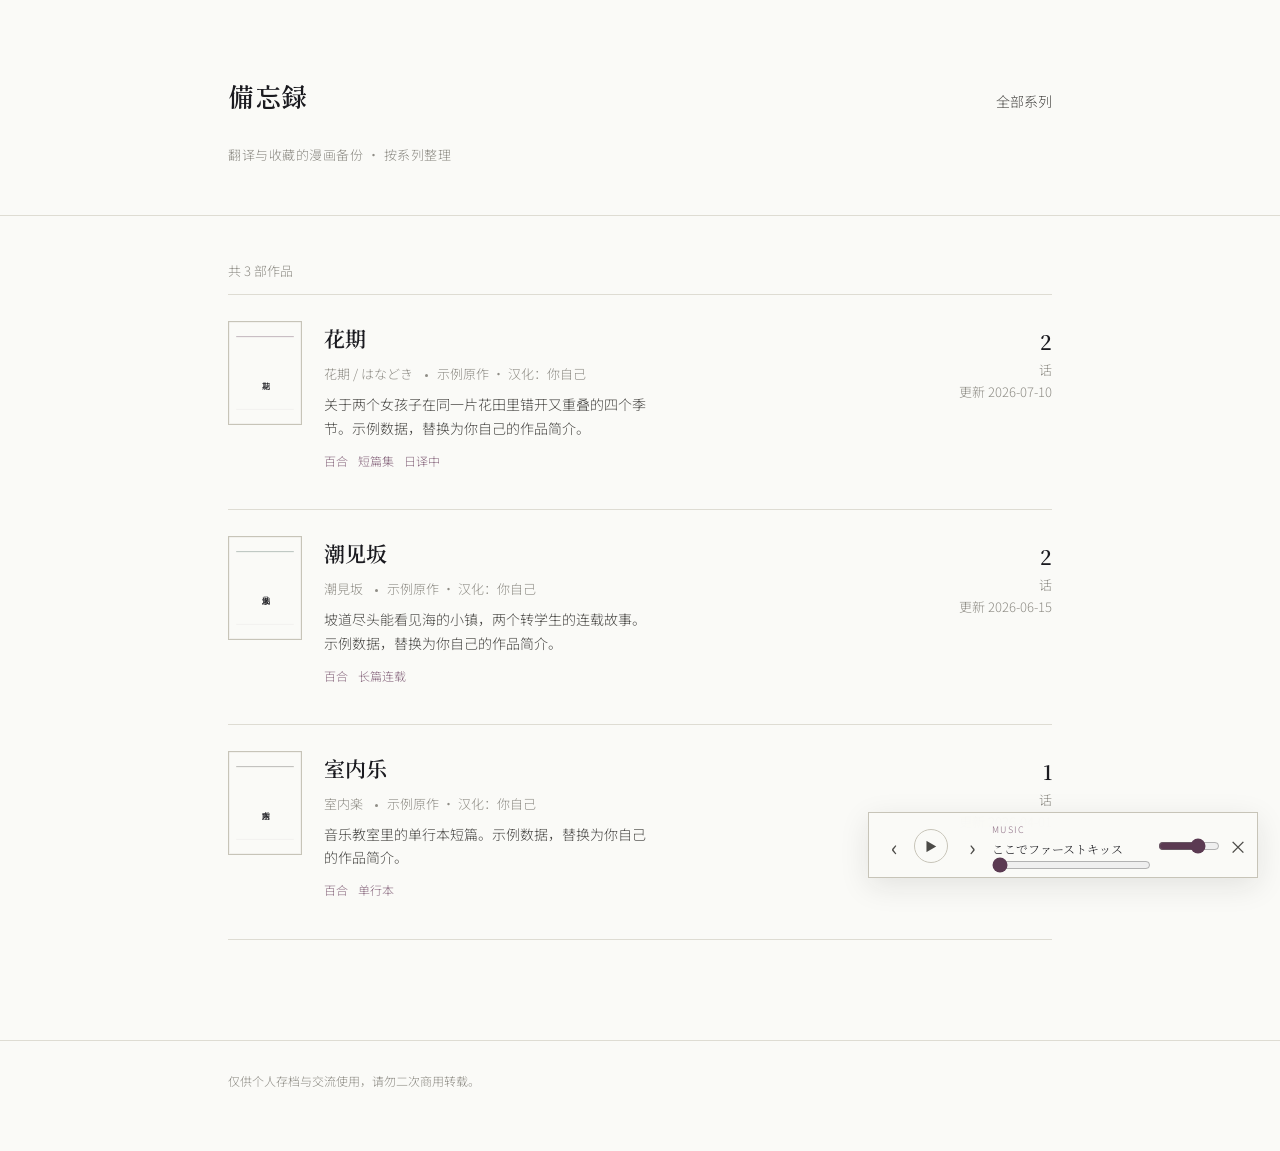
==== index.html @ 211ee522 "Fresh upload of new HTML website" ====
<!DOCTYPE html>
<html lang="zh-CN">
<head>
<meta charset="UTF-8">
<meta name="viewport" content="width=device-width, initial-scale=1.0">
<title>備忘録 · 漫画备份</title>
<meta name="description" content="个人漫画翻译与收藏备份，按系列整理，支持在线阅读。">
<link rel="stylesheet" href="assets/css/style.css">
</head>
<body data-page="home">

<header class="site-head">
  <div class="wrap">
    <div>
      <p class="site-title"><a href="index.html">備忘録</a></p>
      <p class="site-tagline">翻译与收藏的漫画备份 · 按系列整理</p>
    </div>
    <nav class="site-nav">
      <a href="index.html">全部系列</a>
    </nav>
  </div>
</header>

<main>
  <div class="wrap">
    <p class="section-label" id="catalog-count">收录中</p>
    <ul class="catalog" id="catalog-list"></ul>
  </div>
</main>

<footer class="site-foot">
  <div class="wrap">
    仅供个人存档与交流使用，请勿二次商用转载。
  </div>
</footer>


<!-- 音乐播放器 -->
<div class="music-player" id="music-player">
  <audio id="music-audio" preload="metadata"></audio>
  <div class="music-main">
    <button class="music-icon-btn" id="music-prev" type="button" aria-label="上一首">‹</button>
    <button class="music-play" id="music-play" type="button" aria-label="播放">▶</button>
    <button class="music-icon-btn" id="music-next" type="button" aria-label="下一首">›</button>
    <div class="music-info">
      <span class="music-label">MUSIC</span>
      <span class="music-title" id="music-title">暂无音乐</span>
      <input class="music-progress" id="music-progress" type="range" min="0" max="100" value="0" step="0.1" aria-label="播放进度">
    </div>
    <input class="music-volume" id="music-volume" type="range" min="0" max="1" value="0.7" step="0.01" aria-label="音量">
    <button class="music-toggle" id="music-toggle" type="button" aria-label="收起音乐播放器">×</button>
  </div>
</div>

<script src="assets/js/music-player.js"></script>
<script src="assets/js/data.js"></script>
<script src="assets/js/render-home.js"></script>
</body>
</html>
---- assets/css/style.css ----
/* ==========================================================================
   漫画备份站 — 基础样式
   设计基调：安静的纸面感目录，克制的一点强调色，
   结构靠细线与留白传达，而不是卡片和阴影。
   ========================================================================== */

@import url('https://fonts.googleapis.com/css2?family=Shippori+Mincho+B1:wght@400;500;700&family=Noto+Serif+SC:wght@400;600&family=Noto+Sans+SC:wght@300;400;500&display=swap');

:root {
  --paper: #FAFAF7;
  --paper-raised: #F3F2ED;
  --ink: #1A1A1F;
  --ink-soft: #4B4A47;
  --muted: #8F8D86;
  --line: #DEDCD3;
  --line-strong: #C7C4B8;
  --accent: #5B3A52;
  --accent-soft: #8A6A80;

  --serif-jp: 'Shippori Mincho B1', 'Noto Serif SC', serif;
  --serif-cn: 'Noto Serif SC', serif;
  --sans: 'Noto Sans SC', -apple-system, 'Hiragino Sans GB', sans-serif;

  --measure: 68ch;
}

* { box-sizing: border-box; }

html { -webkit-text-size-adjust: 100%; }

body {
  margin: 0;
  background: var(--paper);
  color: var(--ink);
  font-family: var(--sans);
  font-weight: 300;
  line-height: 1.7;
  -webkit-font-smoothing: antialiased;
}

a {
  color: inherit;
  text-decoration: none;
}

a:focus-visible,
button:focus-visible,
[tabindex]:focus-visible {
  outline: 2px solid var(--accent);
  outline-offset: 3px;
}

img { max-width: 100%; display: block; }

.wrap {
  max-width: 880px;
  margin: 0 auto;
  padding: 0 28px;
}

/* ---------- 顶部站头 ---------- */

.site-head {
  padding: 48px 0 36px;
  border-bottom: 1px solid var(--line);
}

.site-head .wrap {
  display: flex;
  align-items: baseline;
  justify-content: space-between;
  gap: 24px;
  flex-wrap: wrap;
}

.site-title {
  font-family: var(--serif-jp);
  font-size: 26px;
  font-weight: 600;
  letter-spacing: 0.02em;
}

.site-title a { display: inline-block; }

.site-tagline {
  font-size: 13px;
  color: var(--muted);
  letter-spacing: 0.04em;
}

.site-nav {
  font-size: 14px;
  color: var(--ink-soft);
}

.site-nav a {
  border-bottom: 1px solid transparent;
  padding-bottom: 2px;
}

.site-nav a:hover { border-bottom-color: var(--accent-soft); }

/* ---------- 首页：书目列表 ---------- */

main { padding: 44px 0 100px; }

.section-label {
  font-size: 13px;
  color: var(--muted);
  margin: 0 0 22px;
  padding-bottom: 12px;
  border-bottom: 1px solid var(--line);
}

.catalog {
  list-style: none;
  margin: 0;
  padding: 0;
}

.catalog-item {
  display: grid;
  grid-template-columns: 74px 1fr auto;
  gap: 22px;
  align-items: start;
  padding: 26px 0;
  border-bottom: 1px solid var(--line);
}

.catalog-item:first-child { padding-top: 4px; }

.catalog-cover {
  width: 74px;
  height: 104px;
  border: 1px solid var(--line-strong);
  overflow: hidden;
  background: var(--paper-raised);
}

.catalog-cover img { width: 100%; height: 100%; object-fit: cover; }

.catalog-body h2 {
  margin: 0 0 6px;
  font-family: var(--serif-cn);
  font-size: 21px;
  font-weight: 600;
}

.catalog-body h2 a:hover { color: var(--accent); }

.catalog-meta {
  margin: 0 0 8px;
  font-size: 13px;
  color: var(--muted);
}

.catalog-meta span + span::before {
  content: "";
  display: inline-block;
  width: 3px;
  height: 3px;
  border-radius: 50%;
  background: var(--muted);
  margin: 0 9px;
  vertical-align: middle;
}

.catalog-desc {
  margin: 0;
  font-size: 14px;
  color: var(--ink-soft);
  max-width: 46ch;
}

.catalog-tags {
  margin-top: 10px;
  font-size: 12px;
  color: var(--accent-soft);
}

.catalog-tags span { margin-right: 10px; }

.catalog-stat {
  text-align: right;
  font-size: 13px;
  color: var(--muted);
  white-space: nowrap;
  padding-top: 4px;
}

.catalog-stat strong {
  display: block;
  font-family: var(--serif-cn);
  font-size: 20px;
  font-weight: 600;
  color: var(--ink);
}

@media (max-width: 560px) {
  .catalog-item {
    grid-template-columns: 56px 1fr;
  }
  .catalog-stat {
    grid-column: 1 / -1;
    text-align: left;
    padding-top: 0;
  }
  .catalog-stat strong { display: inline; margin-right: 6px; }
}

/* ---------- 系列页 ---------- */

.back-link {
  display: inline-block;
  margin-bottom: 28px;
  font-size: 14px;
  color: var(--ink-soft);
  border-bottom: 1px solid var(--line-strong);
}

.series-head {
  display: grid;
  grid-template-columns: 148px 1fr;
  gap: 32px;
  padding-bottom: 36px;
  margin-bottom: 8px;
  border-bottom: 1px solid var(--line);
}

.series-cover {
  width: 148px;
  height: 208px;
  border: 1px solid var(--line-strong);
  overflow: hidden;
  background: var(--paper-raised);
}

.series-cover img { width: 100%; height: 100%; object-fit: cover; }

.series-title {
  font-family: var(--serif-cn);
  font-size: 32px;
  font-weight: 600;
  margin: 0 0 10px;
}

.series-meta {
  font-size: 13px;
  color: var(--muted);
  margin: 0 0 16px;
}

.series-meta span + span::before {
  content: "";
  display: inline-block;
  width: 3px;
  height: 3px;
  border-radius: 50%;
  background: var(--muted);
  margin: 0 9px;
  vertical-align: middle;
}

.series-desc {
  max-width: var(--measure);
  font-size: 15px;
  color: var(--ink-soft);
}

@media (max-width: 560px) {
  .series-head { grid-template-columns: 96px 1fr; gap: 20px; }
  .series-cover { width: 96px; height: 134px; }
  .series-title { font-size: 24px; }
}

.chapter-list {
  list-style: none;
  margin: 24px 0 0;
  padding: 0;
}

.chapter-row {
  display: flex;
  align-items: baseline;
  justify-content: space-between;
  gap: 16px;
  padding: 17px 4px;
  border-bottom: 1px solid var(--line);
}

.chapter-row a {
  font-size: 16px;
  color: var(--ink);
}

.chapter-row a:hover { color: var(--accent); }

.chapter-row .chapter-info {
  font-size: 13px;
  color: var(--muted);
  white-space: nowrap;
}

/* ---------- 阅读器 ---------- */

body.reader-page { background: var(--ink); color: var(--paper); }

.reader-bar {
  position: sticky;
  top: 0;
  z-index: 10;
  display: flex;
  align-items: center;
  justify-content: space-between;
  gap: 16px;
  padding: 14px 22px;
  background: rgba(26, 26, 31, 0.92);
  backdrop-filter: blur(6px);
  border-bottom: 1px solid #3A3A40;
  font-size: 13px;
}

.reader-bar a { color: #C9C7C0; border-bottom: 1px solid transparent; }
.reader-bar a:hover { border-bottom-color: var(--accent-soft); }

.reader-title {
  font-family: var(--serif-cn);
  font-size: 14px;
  color: var(--paper);
  overflow: hidden;
  text-overflow: ellipsis;
  white-space: nowrap;
}

.reader-controls {
  display: flex;
  align-items: center;
  gap: 14px;
  color: #C9C7C0;
}

.mode-toggle {
  background: transparent;
  border: 1px solid #4A4A50;
  color: #C9C7C0;
  font-family: var(--sans);
  font-size: 12px;
  padding: 6px 12px;
  cursor: pointer;
}

.mode-toggle:hover { border-color: var(--accent-soft); color: var(--paper); }

.page-indicator { font-variant-numeric: tabular-nums; color: #C9C7C0; }

/* 翻页模式 */

.reader-stage {
  min-height: calc(100vh - 54px);
  display: flex;
  align-items: center;
  justify-content: center;
  position: relative;
}

.reader-stage.paged .page-img {
  max-height: calc(100vh - 54px);
  width: auto;
  margin: 0 auto;
}

.tap-zone {
  position: absolute;
  top: 0;
  bottom: 0;
  width: 40%;
  cursor: pointer;
}

.tap-zone.prev { left: 0; }
.tap-zone.next { right: 0; }

/* 连续滚动模式 */

.reader-stage.scroll {
  display: block;
  min-height: 0;
}

.reader-stage.scroll .page-img {
  width: 100%;
  max-width: 760px;
  margin: 0 auto;
  display: block;
}

.reader-end {
  text-align: center;
  padding: 60px 20px 100px;
  color: #9C9A94;
  font-size: 14px;
}

.reader-end a {
  color: var(--paper);
  border-bottom: 1px solid var(--accent-soft);
}

@media (prefers-reduced-motion: reduce) {
  * { scroll-behavior: auto !important; }
}

/* ---------- 空状态 ---------- */

.empty-state {
  padding: 60px 0;
  color: var(--muted);
  font-size: 14px;
  border-bottom: 1px solid var(--line);
}

/* ---------- 页脚 ---------- */

.site-foot {
  padding: 30px 0 60px;
  font-size: 12px;
  color: var(--muted);
  border-top: 1px solid var(--line);
}


/* ---------- 浮动音乐播放器 ---------- */

.music-player {
  position: fixed;
  right: 22px;
  bottom: 22px;
  z-index: 100;
  width: min(390px, calc(100vw - 32px));
  color: var(--ink);
  background: rgba(250, 250, 247, 0.94);
  border: 1px solid var(--line-strong);
  backdrop-filter: blur(12px);
  box-shadow: 0 8px 30px rgba(26, 26, 31, 0.10);
  transition: opacity 0.2s ease, transform 0.2s ease;
}

.music-main {
  display: grid;
  grid-template-columns: 30px 38px 30px 1fr 62px 24px;
  align-items: center;
  gap: 5px;
  padding: 9px 10px 8px;
}

.music-icon-btn,
.music-play,
.music-toggle {
  appearance: none;
  border: 0;
  background: transparent;
  color: var(--ink-soft);
  cursor: pointer;
  font-family: var(--sans);
}

.music-icon-btn {
  font-size: 22px;
  line-height: 1;
}

.music-play {
  width: 34px;
  height: 34px;
  border: 1px solid var(--line-strong);
  border-radius: 50%;
  font-size: 12px;
}

.music-play:hover,
.music-icon-btn:hover,
.music-toggle:hover {
  color: var(--accent);
}

.music-play:disabled,
.music-icon-btn:disabled {
  opacity: 0.3;
  cursor: default;
}

.music-info {
  min-width: 0;
  display: flex;
  flex-direction: column;
  gap: 1px;
}

.music-label {
  font-size: 9px;
  letter-spacing: 0.16em;
  color: var(--accent-soft);
}

.music-title {
  overflow: hidden;
  text-overflow: ellipsis;
  white-space: nowrap;
  font-family: var(--serif-cn);
  font-size: 12px;
}

.music-progress,
.music-volume {
  width: 100%;
  accent-color: var(--accent);
  cursor: pointer;
}

.music-progress {
  height: 8px;
  margin: 1px 0 0;
}

.music-volume {
  height: 8px;
}

.music-toggle {
  font-size: 18px;
  line-height: 1;
}

.music-player.is-collapsed {
  width: 42px;
  height: 42px;
  border-radius: 50%;
  right: 18px;
  bottom: 18px;
}

.music-player.is-collapsed .music-main {
  display: flex;
  justify-content: center;
  padding: 0;
  height: 40px;
}

.music-player.is-collapsed .music-main > :not(.music-toggle) {
  display: none;
}

.music-player.is-collapsed .music-toggle {
  width: 40px;
  height: 40px;
  font-size: 20px;
}

body.reader-page .music-player {
  color: var(--paper);
  background: rgba(26, 26, 31, 0.94);
  border-color: #4A4A50;
  box-shadow: 0 8px 30px rgba(0, 0, 0, 0.25);
}

body.reader-page .music-icon-btn,
body.reader-page .music-play,
body.reader-page .music-toggle {
  color: #C9C7C0;
}

body.reader-page .music-play {
  border-color: #4A4A50;
}

body.reader-page .music-title {
  color: var(--paper);
}

@media (max-width: 560px) {
  .music-player {
    right: 12px;
    bottom: 12px;
    width: calc(100vw - 24px);
  }

  .music-main {
    grid-template-columns: 28px 36px 28px 1fr 48px 22px;
  }

  .music-volume {
    display: none;
  }
}

/* ---------- 日漫画阅读器：右 → 左 ---------- */
body.reader-page { background: #17171a; color: var(--paper); overflow-x: hidden; }
.reader-bar { position: sticky; top: 0; z-index: 50; background: rgba(23,23,26,.94); backdrop-filter: blur(10px); }

/*
 * 阅读区域严格占据“顶部工具栏以下”的整个视口。
 * 图片使用 max-width + max-height 同时限制，因此无论横图、竖图、
 * 手机还是桌面屏幕，都不会被顶部工具栏遮住。
 */
.reader-stage.paged {
  direction: rtl;
  width: 100%;
  height: calc(100vh - 55px);
  min-height: 0;
  padding: 10px 20px;
  display: flex;
  align-items: center;
  justify-content: center;
  position: relative;
  overflow: hidden;
}

.reader-stage.paged .page-img {
  display: block;
  width: auto;
  height: auto;
  max-width: 100%;
  max-height: 100%;
  object-fit: contain;
  box-shadow: 0 8px 32px rgba(0,0,0,.28);
}

.tap-zone { z-index: 2; }
.tap-zone.prev { left: 0; right: auto; cursor: w-resize; }
.tap-zone.next { right: 0; left: auto; cursor: e-resize; }
.reading-direction { font-size:11px; letter-spacing:.08em; color:#aaa8a1; padding-left:8px; }
.reader-end { direction:ltr; }

@media (max-width:700px) {
  .reader-stage.paged {
    height: calc(100vh - 55px);
    padding: 6px 8px;
  }
  .reader-stage.paged .page-img {
    max-width: 100%;
    max-height: 100%;
  }
}

@media (max-height:500px) {
  .reader-stage.paged { height: calc(100vh - 50px); }
}

/* =========================================================
   漫画阅读器最终布局修复
   标题栏不遮挡图片
   图片不允许上下滚动
   图片始终完整显示在标题栏以下
   ========================================================= */

html,
body.reader-page {
  width: 100%;
  height: 100%;
  margin: 0;
}

body.reader-page {
  display: flex;
  flex-direction: column;
  overflow: hidden;
  min-height: 100vh;
}

/* ---------- 顶部标题栏 ---------- */

body.reader-page .reader-bar {
  position: relative;
  top: auto;
  left: auto;
  right: auto;

  flex: 0 0 auto;
  z-index: 20;

  width: 100%;
  box-sizing: border-box;
}

/* ---------- 漫画阅读区域 ---------- */

body.reader-page .reader-stage {
  position: relative;

  flex: 1 1 auto;
  min-height: 0;
  height: auto;

  width: 100%;
  box-sizing: border-box;

  overflow: hidden;

  display: flex;
  align-items: center;
  justify-content: center;
}

/* ---------- 单页阅读 ---------- */

body.reader-page .reader-stage.paged {
  overflow: hidden;

  display: flex;
  align-items: center;
  justify-content: center;

  padding: 0;
  margin: 0;

  direction: rtl;
}

/* ---------- 漫画图片 ---------- */

body.reader-page .reader-stage.paged img,
body.reader-page .reader-stage.paged .page-img {
  display: block;

  width: auto;
  height: auto;

  max-width: 100%;
  max-height: 100%;

  object-fit: contain;
  object-position: center center;

  margin: auto;
}

/* ---------- 防止图片本身产生滚动 ---------- */

body.reader-page .reader-stage img {
  overflow: hidden;
}

/* ---------- 点击翻页区域 ---------- */

body.reader-page .tap-zone {
  position: absolute;
  top: 0;
  bottom: 0;

  z-index: 10;
}

body.reader-page .tap-zone.prev {
  left: 0;
  right: 50%;
}

body.reader-page .tap-zone.next {
  left: 50%;
  right: 0;
}

/* ---------- 阅读页禁止页面滚动 ---------- */

body.reader-page,
body.reader-page html {
  overflow: hidden !important;
}

/* ---------- 连续滚动模式 ---------- */

body.reader-page .reader-stage.scroll {
  display: block;
  overflow-y: auto;
  overflow-x: hidden;
}

/*
   如果使用连续滚动模式，则允许这里滚动。
   单页模式不会滚动。
*/
body.reader-page .reader-stage.scroll img {
  display: block;
  width: auto;
  max-width: 100%;
  height: auto;
  margin: 0 auto;
}
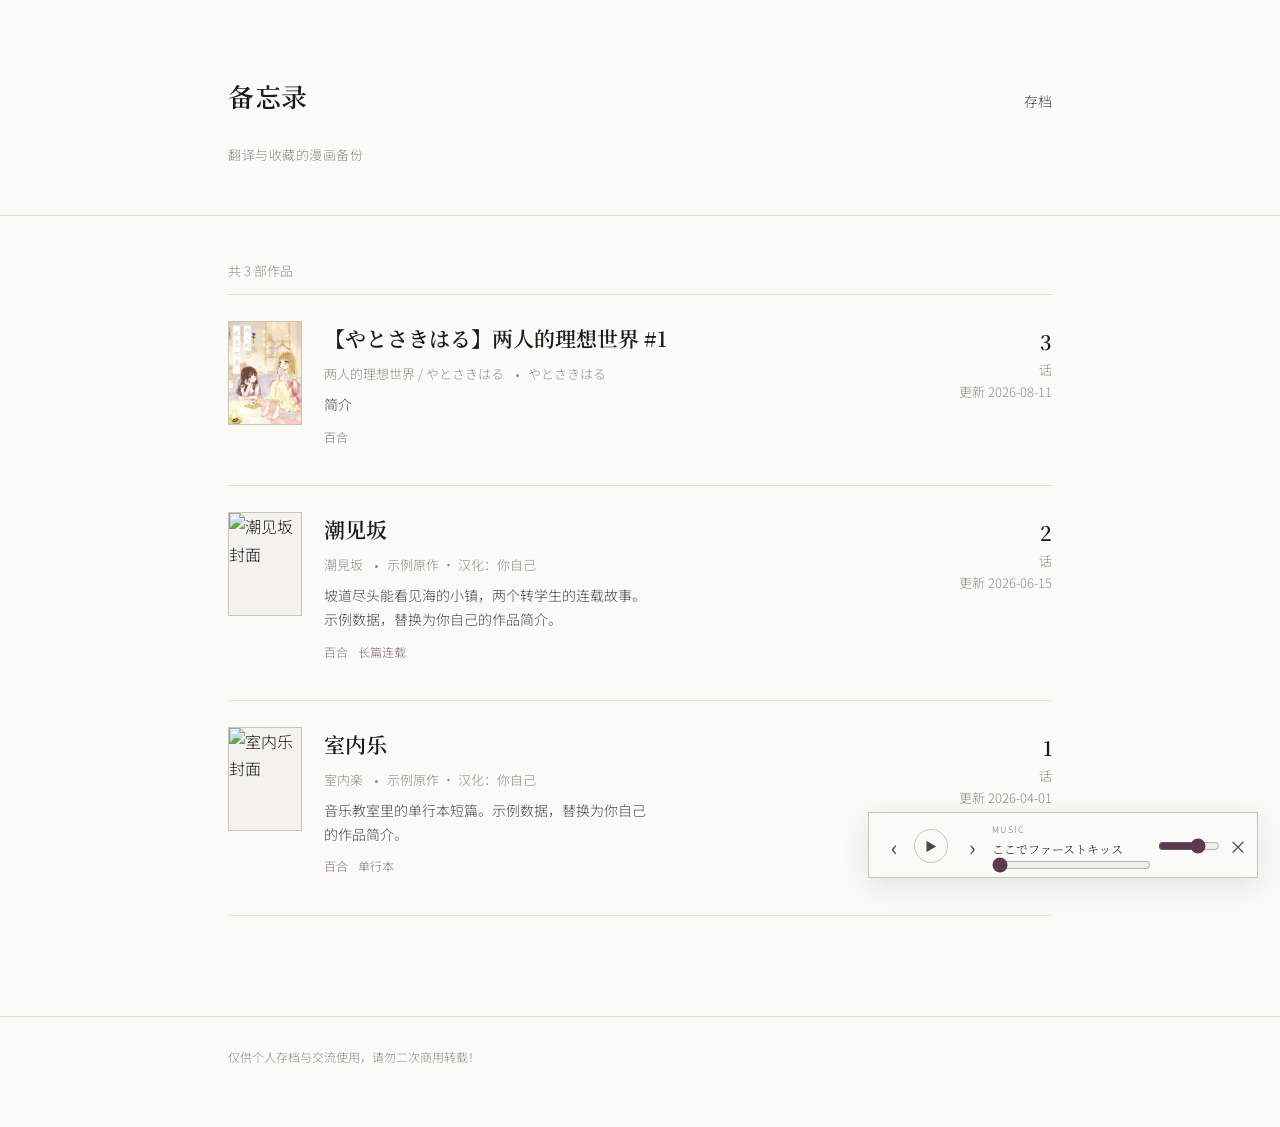
==== commit 1a64692c: "Update website" ====
--- a/index.html
+++ b/index.html
@@ -3,8 +3,10 @@
 <head>
 <meta charset="UTF-8">
 <meta name="viewport" content="width=device-width, initial-scale=1.0">
-<title>備忘録 · 漫画备份</title>
-<meta name="description" content="个人漫画翻译与收藏备份，按系列整理，支持在线阅读。">
+
+<title>我的漫画库</title>
+
+<link rel="icon" href="assets/img/favicon.png">
 <link rel="stylesheet" href="assets/css/style.css">
 </head>
 <body data-page="home">
@@ -12,11 +14,11 @@
 <header class="site-head">
   <div class="wrap">
     <div>
-      <p class="site-title"><a href="index.html">備忘録</a></p>
-      <p class="site-tagline">翻译与收藏的漫画备份 · 按系列整理</p>
+      <p class="site-title"><a href="index.html">备忘录</a></p>
+      <p class="site-tagline">翻译与收藏的漫画备份</p>
     </div>
     <nav class="site-nav">
-      <a href="index.html">全部系列</a>
+      <a href="index.html">存档</a>
     </nav>
   </div>
 </header>
@@ -30,7 +32,7 @@
 
 <footer class="site-foot">
   <div class="wrap">
-    仅供个人存档与交流使用，请勿二次商用转载。
+    仅供个人存档与交流使用，请勿二次商用转载！
   </div>
 </footer>
 
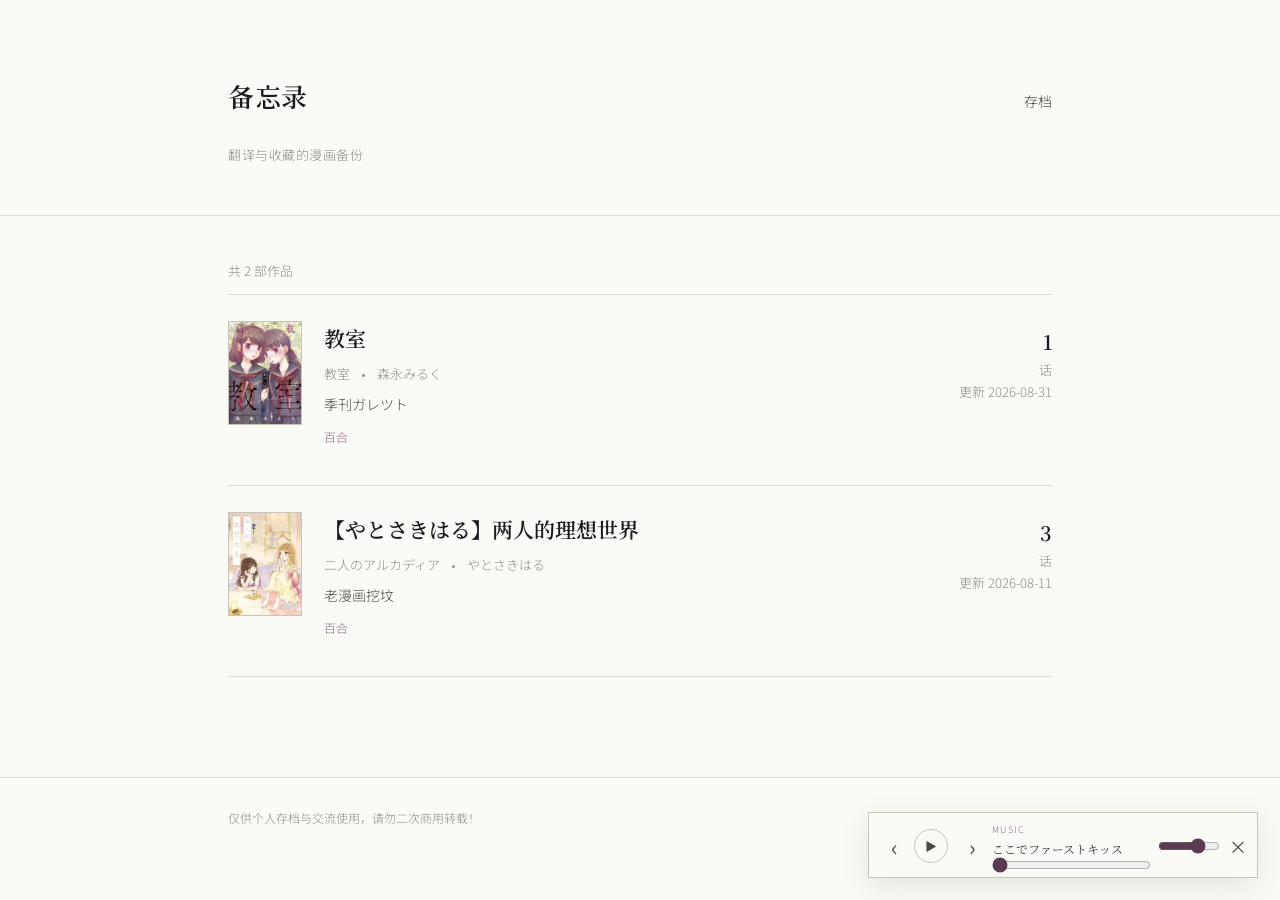
==== commit 74ef23de: "Fix site router" ====
--- a/index.html
+++ b/index.html
@@ -9,53 +9,160 @@
 <link rel="icon" href="assets/img/favicon.png">
 <link rel="stylesheet" href="assets/css/style.css">
 </head>
+
 <body data-page="home">
 
-<header class="site-head">
-  <div class="wrap">
-    <div>
-      <p class="site-title"><a href="index.html">备忘录</a></p>
-      <p class="site-tagline">翻译与收藏的漫画备份</p>
+<div id="app">
+
+  <header class="site-head">
+    <div class="wrap">
+      <div>
+        <p class="site-title">
+          <a href="index.html">备忘录</a>
+        </p>
+
+        <p class="site-tagline">
+          翻译与收藏的漫画备份
+        </p>
+      </div>
+
+      <nav class="site-nav">
+        <a href="index.html">存档</a>
+      </nav>
     </div>
-    <nav class="site-nav">
-      <a href="index.html">存档</a>
-    </nav>
-  </div>
-</header>
-
-<main>
-  <div class="wrap">
-    <p class="section-label" id="catalog-count">收录中</p>
-    <ul class="catalog" id="catalog-list"></ul>
-  </div>
-</main>
-
-<footer class="site-foot">
-  <div class="wrap">
-    仅供个人存档与交流使用，请勿二次商用转载！
-  </div>
-</footer>
+  </header>
 
 
-<!-- 音乐播放器 -->
-<div class="music-player" id="music-player">
-  <audio id="music-audio" preload="metadata"></audio>
-  <div class="music-main">
-    <button class="music-icon-btn" id="music-prev" type="button" aria-label="上一首">‹</button>
-    <button class="music-play" id="music-play" type="button" aria-label="播放">▶</button>
-    <button class="music-icon-btn" id="music-next" type="button" aria-label="下一首">›</button>
-    <div class="music-info">
-      <span class="music-label">MUSIC</span>
-      <span class="music-title" id="music-title">暂无音乐</span>
-      <input class="music-progress" id="music-progress" type="range" min="0" max="100" value="0" step="0.1" aria-label="播放进度">
+  <main id="app-main">
+
+    <div class="wrap">
+
+      <p
+        class="section-label"
+        id="catalog-count"
+      >
+        收录中
+      </p>
+
+      <ul
+        class="catalog"
+        id="catalog-list"
+      ></ul>
+
     </div>
-    <input class="music-volume" id="music-volume" type="range" min="0" max="1" value="0.7" step="0.01" aria-label="音量">
-    <button class="music-toggle" id="music-toggle" type="button" aria-label="收起音乐播放器">×</button>
-  </div>
+
+  </main>
+
+
+  <footer class="site-foot">
+    <div class="wrap">
+      仅供个人存档与交流使用，请勿二次商用转载！
+    </div>
+  </footer>
+
 </div>
 
+
+<!-- 全站唯一音乐播放器 -->
+
+<div
+  class="music-player"
+  id="music-player"
+>
+
+  <audio
+    id="music-audio"
+    preload="metadata"
+  ></audio>
+
+  <div class="music-main">
+
+    <button
+      class="music-icon-btn"
+      id="music-prev"
+      type="button"
+      aria-label="上一首"
+    >
+      ‹
+    </button>
+
+    <button
+      class="music-play"
+      id="music-play"
+      type="button"
+      aria-label="播放"
+    >
+      ▶
+    </button>
+
+    <button
+      class="music-icon-btn"
+      id="music-next"
+      type="button"
+      aria-label="下一首"
+    >
+      ›
+    </button>
+
+    <div class="music-info">
+
+      <span class="music-label">
+        MUSIC
+      </span>
+
+      <span
+        class="music-title"
+        id="music-title"
+      >
+        暂无音乐
+      </span>
+
+      <input
+        class="music-progress"
+        id="music-progress"
+        type="range"
+        min="0"
+        max="100"
+        value="0"
+        step="0.1"
+        aria-label="播放进度"
+      >
+
+    </div>
+
+    <input
+      class="music-volume"
+      id="music-volume"
+      type="range"
+      min="0"
+      max="1"
+      value="0.7"
+      step="0.01"
+      aria-label="音量"
+    >
+
+    <button
+      class="music-toggle"
+      id="music-toggle"
+      type="button"
+      aria-label="收起音乐播放器"
+    >
+      ×
+    </button>
+
+  </div>
+
+</div>
+
+
+<!-- JS -->
+
+<script src="assets/js/data.js"></script>
 <script src="assets/js/music-player.js"></script>
-<script src="assets/js/data.js"></script>
 <script src="assets/js/render-home.js"></script>
+<script src="assets/js/render-series.js"></script>
+<script src="assets/js/render-reader.js"></script>
+<script src="assets/js/site-router.js"></script>
+
 </body>
-</html>
+</html>
